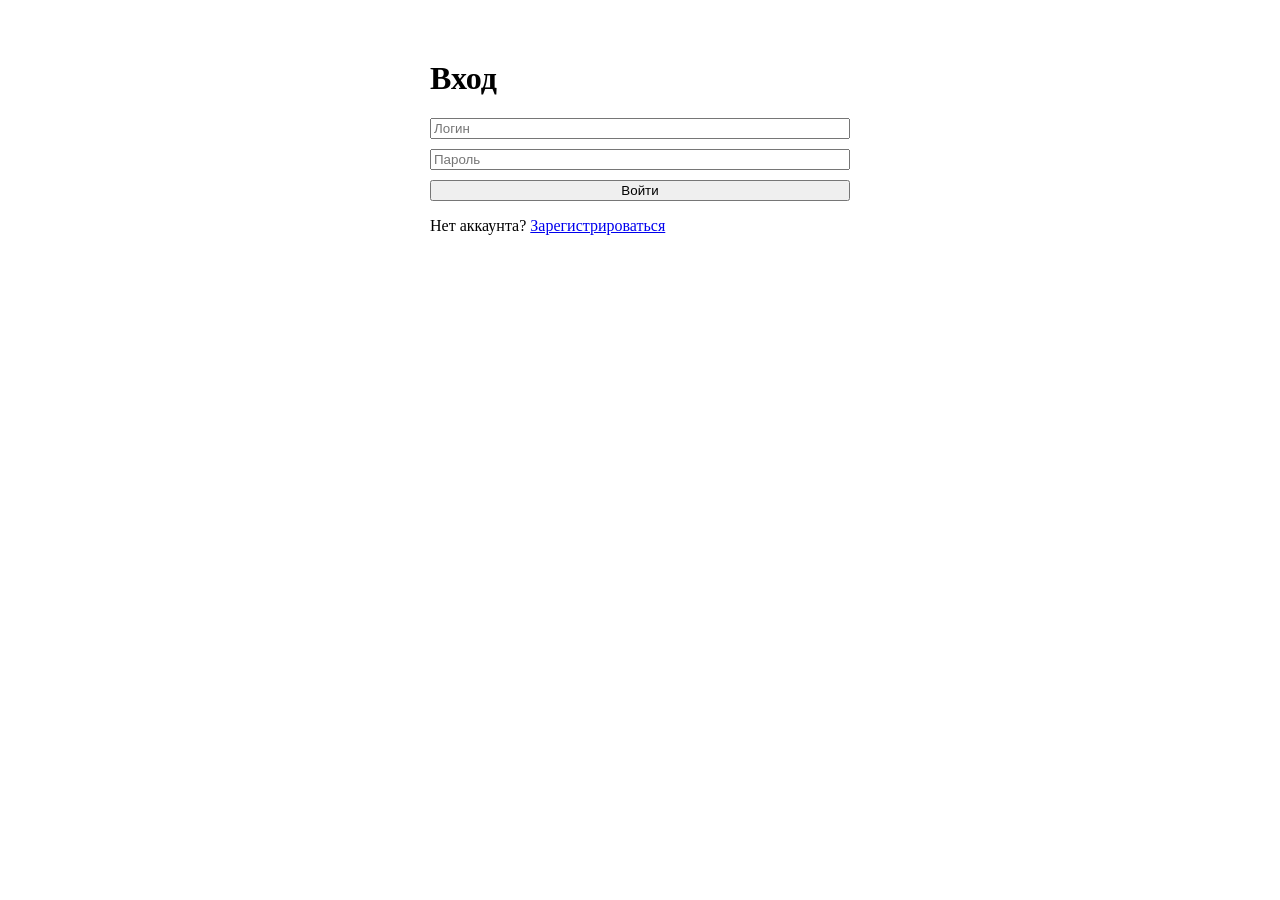
==== app/static/login.html @ 88f5392d "stage5: frontend (login/register/index) with fetch + states" ====
<!doctype html>
<html lang="ru">
<head>
  <meta charset="utf-8">
  <meta name="viewport" content="width=device-width, initial-scale=1">
  <title>Вход — Заметки</title>
  <link rel="stylesheet" href="/static/css/style.css">
</head>
<body>
  <div class="container">
    <div class="card" style="max-width: 420px; margin: 60px auto;">
      <h1>Вход</h1>
      <form id="login-form">
        <div style="display:flex; flex-direction:column; gap:10px;">
          <input id="username" placeholder="Логин" required minlength="3" maxlength="50" autocomplete="username">
          <input id="password" type="password" placeholder="Пароль" required minlength="6" autocomplete="current-password">
          <button type="submit">Войти</button>
        </div>
        <p class="error" id="error"></p>
        <p class="muted">Нет аккаунта? <a href="/static/register.html">Зарегистрироваться</a></p>
      </form>
    </div>
  </div>
  <script type="module" src="/static/js/auth.js"></script>
</body>
</html>
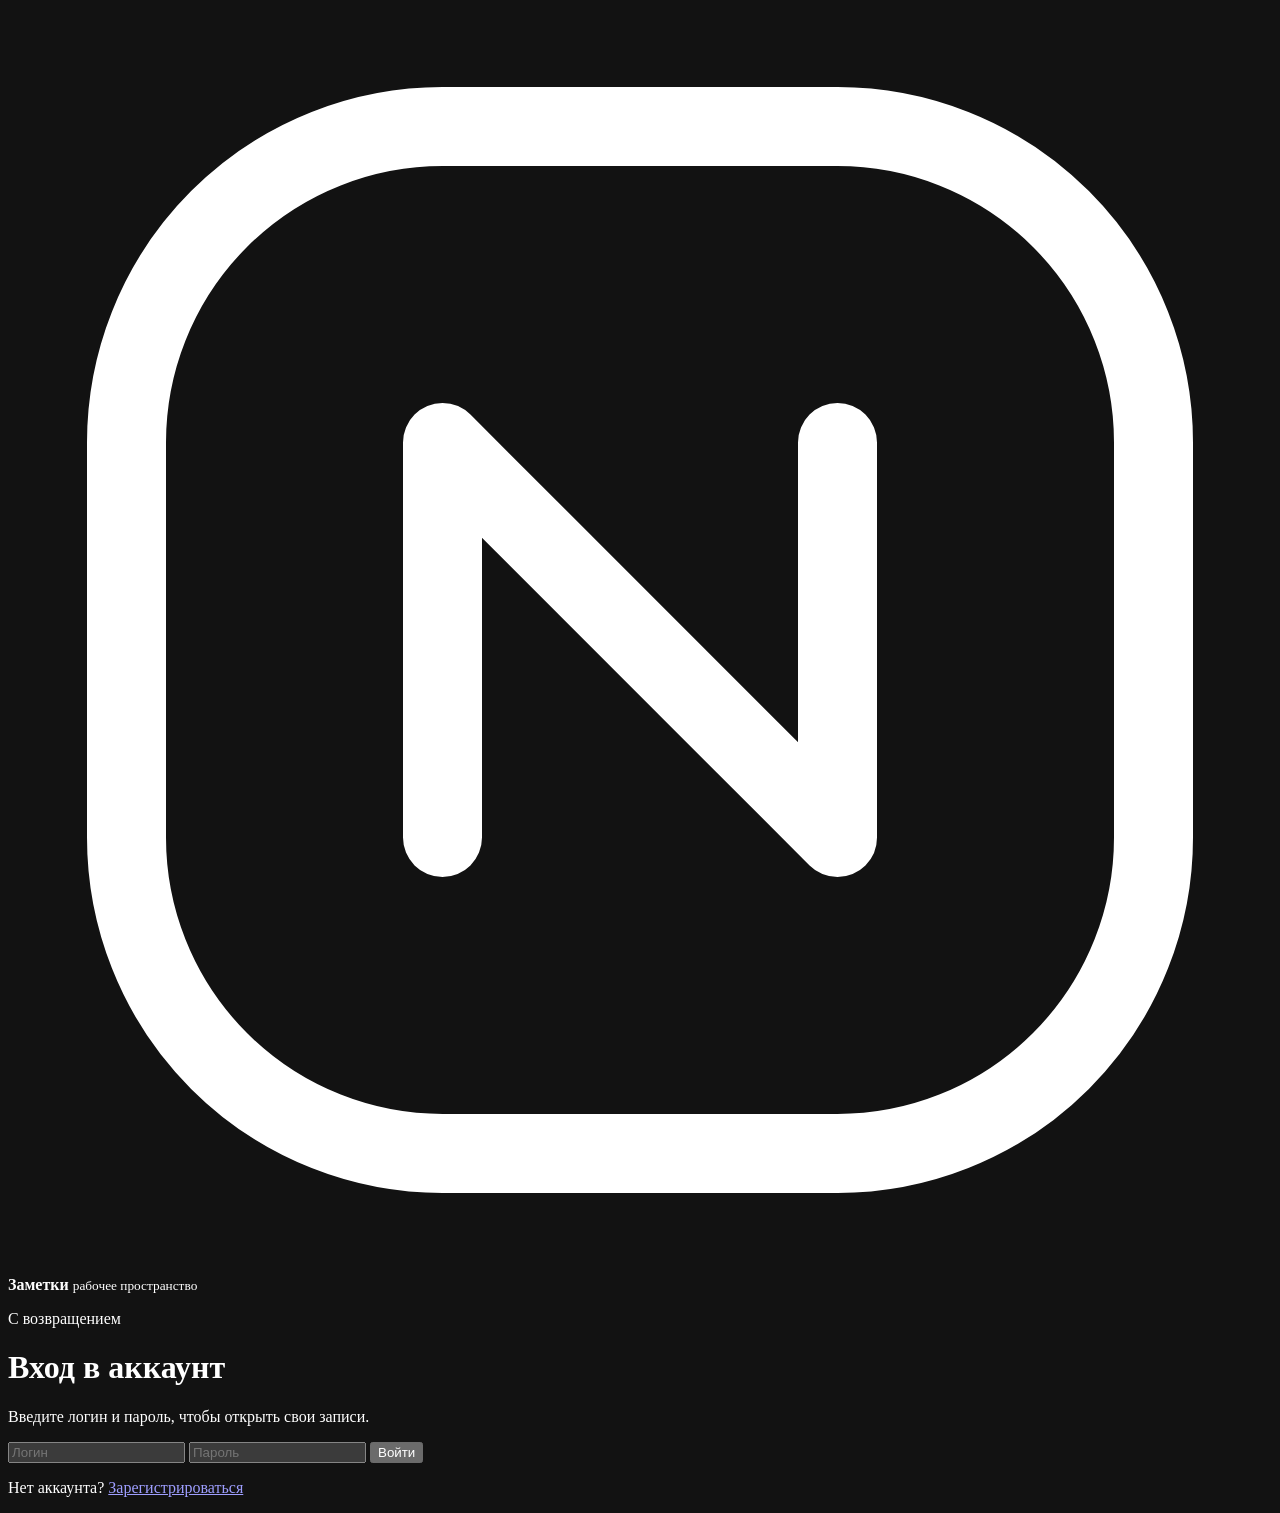
==== commit 7029c1dd: "feat: complete notes project" ====
--- a/app/static/login.html
+++ b/app/static/login.html
@@ -3,24 +3,46 @@
 <head>
   <meta charset="utf-8">
   <meta name="viewport" content="width=device-width, initial-scale=1">
+  <meta name="color-scheme" content="dark">
   <title>Вход — Заметки</title>
+  <link rel="preconnect" href="https://fonts.googleapis.com">
+  <link rel="preconnect" href="https://fonts.gstatic.com" crossorigin>
+  <link href="https://fonts.googleapis.com/css2?family=Onest:wght@400;500;600;700&family=Unbounded:wght@400;500;600;700&display=swap" rel="stylesheet">
   <link rel="stylesheet" href="/static/css/style.css">
 </head>
 <body>
-  <div class="container">
-    <div class="card" style="max-width: 420px; margin: 60px auto;">
-      <h1>Вход</h1>
-      <form id="login-form">
-        <div style="display:flex; flex-direction:column; gap:10px;">
-          <input id="username" placeholder="Логин" required minlength="3" maxlength="50" autocomplete="username">
-          <input id="password" type="password" placeholder="Пароль" required minlength="6" autocomplete="current-password">
-          <button type="submit">Войти</button>
-        </div>
+  <div class="cursor-glow" aria-hidden="true"></div>
+
+  <main class="auth">
+    <div class="auth-card">
+      <div class="auth-brand">
+        <span class="brand-mark" aria-hidden="true">
+          <svg viewBox="0 0 32 32" fill="none">
+            <rect x="3" y="3" width="26" height="26" rx="8" stroke="currentColor" stroke-width="2"/>
+            <path d="M11 21V11l10 10V11" stroke="currentColor" stroke-width="2" stroke-linecap="round" stroke-linejoin="round"/>
+          </svg>
+        </span>
+        <span class="brand-text">
+          <strong>Заметки</strong>
+          <small>рабочее пространство</small>
+        </span>
+      </div>
+
+      <p class="eyebrow">С возвращением</p>
+      <h1>Вход в аккаунт</h1>
+      <p class="auth-sub muted">Введите логин и пароль, чтобы открыть свои записи.</p>
+
+      <form id="login-form" class="auth-form">
+        <input id="username" placeholder="Логин" required minlength="3" maxlength="50" autocomplete="username">
+        <input id="password" type="password" placeholder="Пароль" required minlength="6" autocomplete="current-password">
+        <button type="submit">Войти</button>
         <p class="error" id="error"></p>
-        <p class="muted">Нет аккаунта? <a href="/static/register.html">Зарегистрироваться</a></p>
       </form>
+
+      <p class="auth-switch muted">Нет аккаунта? <a href="/static/register.html">Зарегистрироваться</a></p>
     </div>
-  </div>
+  </main>
+
   <script type="module" src="/static/js/auth.js"></script>
 </body>
-</html>+</html>
